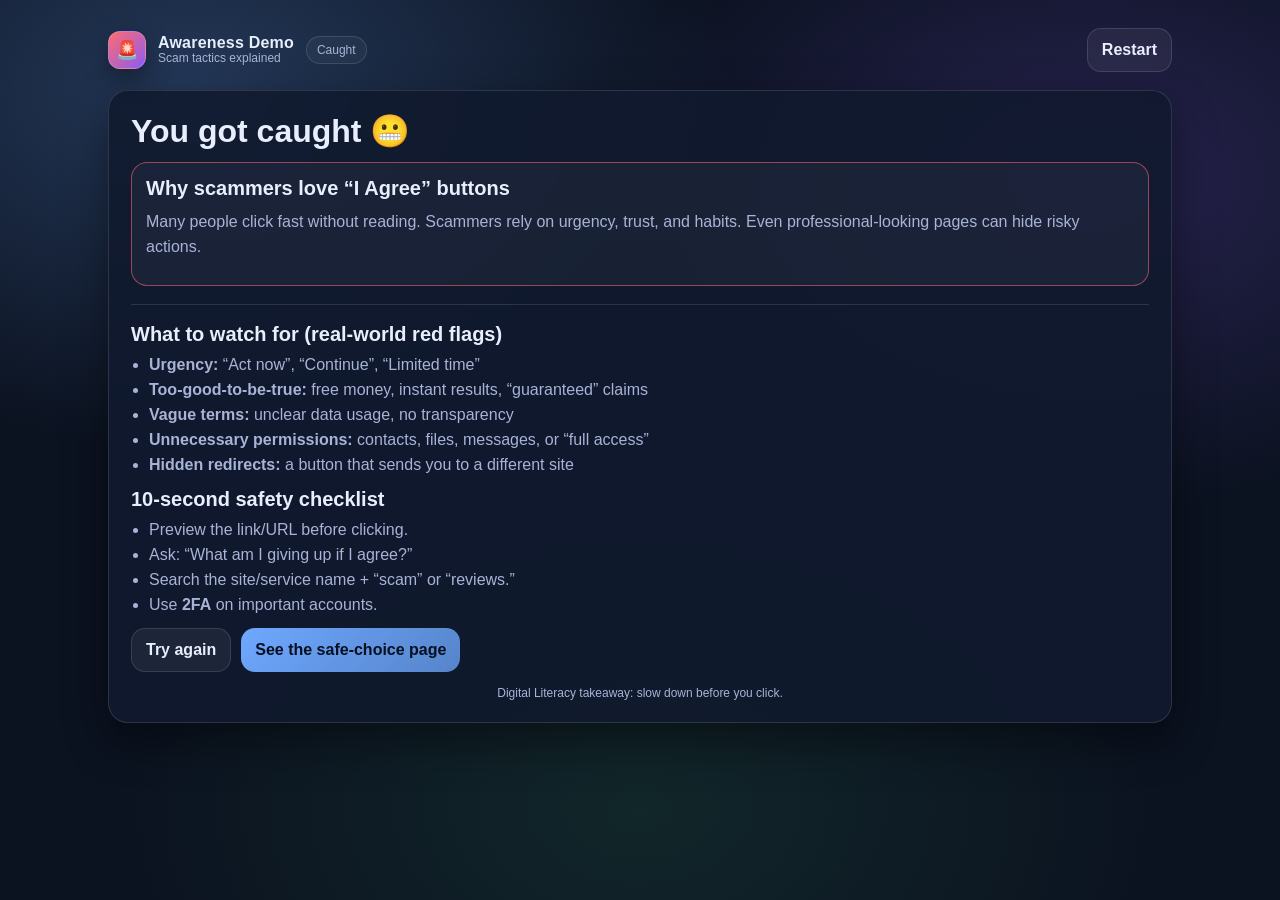
==== caught.html @ 305cf077 "Add files via upload" ====
<!doctype html>
<html>
<head>
<title>SolveSmart AI</title>

<link rel="stylesheet" href="/styles.css?v=2">

</head>
<body>
  <div class="container">

    <div class="nav">
      <div class="brand">
        <div class="logoMark" aria-hidden="true" style="background:linear-gradient(135deg, rgba(255,107,107,1), rgba(139,92,246,1));">
          <span style="font-size:18px;">🚨</span>
        </div>
        <div class="brandText">
          <div class="name">Awareness Demo</div>
          <div class="tag">Scam tactics explained</div>
        </div>
        <span class="badge">Caught</span>
      </div>

      <a class="btn btnGhost" href="index.html">Restart</a>
    </div>

    <div class="card cardPad">
      <h1 style="font-size:32px;">You got caught 😬</h1>

      <div class="callout danger" style="margin-top:12px;">
        <h2>Why scammers love “I Agree” buttons</h2>
        <p>
          Many people click fast without reading. Scammers rely on urgency, trust, and habits.
          Even professional-looking pages can hide risky actions.
        </p>
      </div>

      <hr />

      <h2>What to watch for (real-world red flags)</h2>
      <ul class="list">
        <li><b>Urgency:</b> “Act now”, “Continue”, “Limited time”</li>
        <li><b>Too-good-to-be-true:</b> free money, instant results, “guaranteed” claims</li>
        <li><b>Vague terms:</b> unclear data usage, no transparency</li>
        <li><b>Unnecessary permissions:</b> contacts, files, messages, or “full access”</li>
        <li><b>Hidden redirects:</b> a button that sends you to a different site</li>
      </ul>

      <h2 style="margin-top:14px;">10-second safety checklist</h2>
      <ul class="list">
        <li>Preview the link/URL before clicking.</li>
        <li>Ask: “What am I giving up if I agree?”</li>
        <li>Search the site/service name + “scam” or “reviews.”</li>
        <li>Use <b>2FA</b> on important accounts.</li>
      </ul>

      <div class="btnRow">
        <a class="btn btnGhost" href="terms.html">Try again</a>
        <a class="btn btnPrimary" href="safe.html">See the safe-choice page</a>
      </div>

      <div class="footer">Digital Literacy takeaway: slow down before you click.</div>
    </div>

  </div>
</body>
</html>
---- styles.css ----
@charset "UTF-8";

:root{
  --bg:#0b1220;
  --card:#101a2e;
  --card2:#0f1a33;
  --text:#e8eefc;
  --muted:#a8b3d6;
  --accent:#6ea8ff;
  --accent2:#8b5cf6;
  --danger:#ff6b6b;
  --success:#4ade80;
  --border: rgba(255,255,255,0.12);
  --shadow: 0 18px 45px rgba(0,0,0,0.42);
}

*{ box-sizing:border-box; }
html,body{ height:100%; }

body{
  margin:0;
  font-family: -apple-system, BlinkMacSystemFont, "Segoe UI", Inter, Roboto, Arial, sans-serif;
  color: var(--text);
  background:
    radial-gradient(900px 600px at 15% 10%, rgba(110,168,255,0.25), transparent 60%),
    radial-gradient(900px 600px at 85% 20%, rgba(139,92,246,0.22), transparent 55%),
    radial-gradient(900px 600px at 50% 90%, rgba(74,222,128,0.10), transparent 60%),
    var(--bg);
}

/* Make links consistent */
a{ color:inherit; text-decoration:none; }
a:hover{ text-decoration:underline; }

/* Helpful wrapper */
.container{
  max-width: 1100px;
  margin: 0 auto;
  padding: 28px 18px 44px;
}

/* Top nav */
.nav{
  display:flex;
  align-items:center;
  justify-content:space-between;
  gap:16px;
  margin-bottom: 18px;
}

.brand{
  display:flex;
  align-items:center;
  gap:12px;
}

.logoMark{
  width:38px;
  height:38px;
  border-radius:12px;
  background: linear-gradient(135deg, rgba(110,168,255,1), rgba(139,92,246,1));
  display:flex;
  align-items:center;
  justify-content:center;
  box-shadow: 0 10px 25px rgba(0,0,0,0.35);
  border: 1px solid rgba(255,255,255,0.18);
}

.brandText{
  display:flex;
  flex-direction:column;
  line-height:1.05;
}
.brandText .name{
  font-weight:800;
  letter-spacing:0.2px;
}
.brandText .tag{
  font-size:12px;
  color: var(--muted);
}

.badge{
  font-size:12px;
  padding:6px 10px;
  border:1px solid var(--border);
  border-radius:999px;
  color: var(--muted);
  background: rgba(255,255,255,0.04);
}

/* Cards */
.card{
  background: rgba(16,26,46,0.88);
  border:1px solid var(--border);
  border-radius:20px;
  box-shadow: var(--shadow);
}

.cardPad{ padding: 22px; }

.grid{
  display:grid;
  grid-template-columns: 1.15fr 0.85fr;
  gap:16px;
}

@media (max-width: 920px){
  .grid{ grid-template-columns:1fr; }
}

h1{ margin:0 0 10px; font-size: 36px; line-height:1.15; }
h2{ margin:0 0 10px; font-size: 20px; }
p{ margin: 0 0 12px; color: var(--muted); line-height:1.55; }

hr{
  border:none;
  border-top:1px solid var(--border);
  margin: 18px 0;
}

.kpis{
  display:grid;
  grid-template-columns: repeat(2, minmax(0,1fr));
  gap:12px;
  margin-top: 12px;
}

.kpi{
  padding: 14px;
  border:1px solid var(--border);
  border-radius:16px;
  background: rgba(255,255,255,0.03);
}

.kpi .big{ font-size:22px; font-weight:900; color: var(--text); }
.kpi .small{ font-size:12px; color: var(--muted); }

.callout{
  padding: 14px;
  border-radius: 16px;
  border: 1px solid var(--border);
  background: rgba(255,255,255,0.04);
}

.callout.danger{ border-color: rgba(255,107,107,0.55); }
.callout.success{ border-color: rgba(74,222,128,0.55); }

.list{
  margin: 10px 0 0;
  padding-left: 18px;
  color: var(--muted);
}
.list li{ margin: 7px 0; }

.smallNote{
  font-size: 12px;
  color: var(--muted);
}

/* Buttons */
.btnRow{ display:flex; flex-wrap:wrap; gap:10px; margin-top: 14px; }
.btn{
  appearance:none;
  border:none;
  cursor:pointer;
  font-weight:800;
  border-radius:14px;
  padding: 12px 14px;
  text-decoration:none;
  display:inline-flex;
  align-items:center;
  justify-content:center;
  gap:10px;
  transition: transform 0.06s ease, filter 0.15s ease;
}
.btn:active{ transform: translateY(1px); }

.btnPrimary{
  background: linear-gradient(135deg, rgba(110,168,255,1), rgba(110,168,255,0.75));
  color:#061022;
}
.btnGhost{
  background: rgba(255,255,255,0.06);
  color: var(--text);
  border: 1px solid var(--border);
}
.btnDanger{
  background: linear-gradient(135deg, rgba(255,107,107,1), rgba(255,107,107,0.76));
  color:#200707;
}
.btnSuccess{
  background: linear-gradient(135deg, rgba(74,222,128,1), rgba(74,222,128,0.78));
  color:#052011;
}
.btn:hover{ filter: brightness(1.05); }

/* Fake solver UI */
.solverBox{
  background: rgba(255,255,255,0.03);
  border: 1px solid var(--border);
  border-radius: 18px;
  padding: 14px;
}

.fakeTabs{
  display:flex;
  gap:8px;
  flex-wrap:wrap;
  margin-bottom: 12px;
}

.tab{
  font-size:12px;
  padding:8px 10px;
  border-radius:999px;
  border: 1px solid var(--border);
  color: var(--muted);
  background: rgba(255,255,255,0.03);
}

.tab.active{
  color: var(--text);
  border-color: rgba(110,168,255,0.55);
  background: rgba(110,168,255,0.10);
}

.fakeInput{
  width:100%;
  padding: 12px 14px;
  border-radius:14px;
  border:1px solid var(--border);
  background: rgba(255,255,255,0.04);
  color: var(--text);
  outline:none;
  font-size: 15px;
}

.row2{
  display:grid;
  grid-template-columns: 1fr 1fr;
  gap:10px;
  margin-top: 10px;
}
@media (max-width: 520px){
  .row2{ grid-template-columns:1fr; }
}

.select{
  width:100%;
  padding: 12px 14px;
  border-radius:14px;
  border:1px solid var(--border);
  background: rgba(255,255,255,0.04);
  color: var(--text);
  outline:none;
  /* helps on Safari/macOS */
  -webkit-appearance: none;
  appearance: none;
}

/* Right illustration */
.illus{
  border-radius: 18px;
  border: 1px solid var(--border);
  background: linear-gradient(180deg, rgba(255,255,255,0.04), rgba(255,255,255,0.02));
  padding: 14px;
  overflow:hidden;
}

.illusTitle{
  display:flex;
  align-items:center;
  justify-content:space-between;
  gap:10px;
  margin-bottom: 10px;
}

/* Prevent SVG overflow weirdness */
svg{ max-width:100%; height:auto; display:block; }

.footer{
  margin-top: 14px;
  font-size: 12px;
  color: var(--muted);
  text-align:center;
}
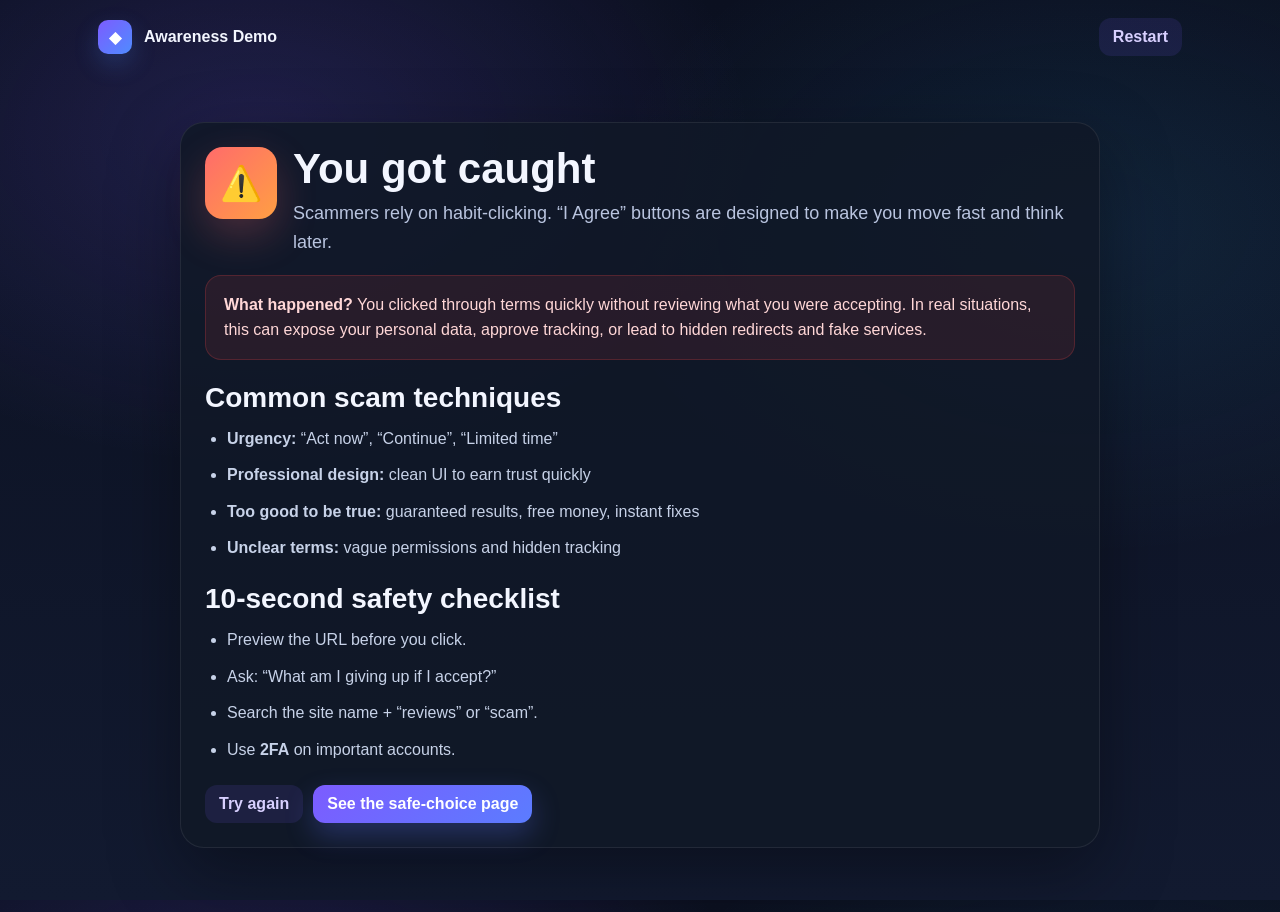
==== commit 78cba3b7: "Update caught.html" ====
--- a/caught.html
+++ b/caught.html
@@ -1,67 +1,69 @@
-<!doctype html>
-<html>
+<!DOCTYPE html>
+<html lang="en">
 <head>
-<title>SolveSmart AI</title>
-
-<link rel="stylesheet" href="/styles.css?v=2">
-
+  <meta charset="UTF-8" />
+  <meta name="viewport" content="width=device-width, initial-scale=1.0" />
+  <title>You Got Caught — SolveSmart AI</title>
+  <link rel="stylesheet" href="styles.css?v=130" />
 </head>
 <body>
-  <div class="container">
 
-    <div class="nav">
-      <div class="brand">
-        <div class="logoMark" aria-hidden="true" style="background:linear-gradient(135deg, rgba(255,107,107,1), rgba(139,92,246,1));">
-          <span style="font-size:18px;">🚨</span>
+  <header class="nav">
+    <div class="brand">
+      <div class="logoMark">◆</div>
+      <div class="brandText">
+        <span class="name">Awareness Demo</span>
+      </div>
+    </div>
+
+    <div class="navActions">
+      <a href="index.html" class="btn btnGhost">Restart</a>
+    </div>
+  </header>
+
+  <main class="wrap">
+    <section class="resultCard dangerResultCard">
+      <div class="resultHero">
+        <div class="resultIcon dangerIcon">⚠️</div>
+        <div>
+          <h1 class="resultTitle">You got caught</h1>
+          <p class="resultSubtitle">
+            Scammers rely on habit-clicking. “I Agree” buttons are designed to make you move fast and think later.
+          </p>
         </div>
-        <div class="brandText">
-          <div class="name">Awareness Demo</div>
-          <div class="tag">Scam tactics explained</div>
-        </div>
-        <span class="badge">Caught</span>
       </div>
 
-      <a class="btn btnGhost" href="index.html">Restart</a>
-    </div>
-
-    <div class="card cardPad">
-      <h1 style="font-size:32px;">You got caught 😬</h1>
-
-      <div class="callout danger" style="margin-top:12px;">
-        <h2>Why scammers love “I Agree” buttons</h2>
-        <p>
-          Many people click fast without reading. Scammers rely on urgency, trust, and habits.
-          Even professional-looking pages can hide risky actions.
-        </p>
+      <div class="resultAlert dangerAlert">
+        <strong>What happened?</strong>
+        You clicked through terms quickly without reviewing what you were accepting. In real situations, this can expose your personal data, approve tracking, or lead to hidden redirects and fake services.
       </div>
 
-      <hr />
-
-      <h2>What to watch for (real-world red flags)</h2>
-      <ul class="list">
-        <li><b>Urgency:</b> “Act now”, “Continue”, “Limited time”</li>
-        <li><b>Too-good-to-be-true:</b> free money, instant results, “guaranteed” claims</li>
-        <li><b>Vague terms:</b> unclear data usage, no transparency</li>
-        <li><b>Unnecessary permissions:</b> contacts, files, messages, or “full access”</li>
-        <li><b>Hidden redirects:</b> a button that sends you to a different site</li>
-      </ul>
-
-      <h2 style="margin-top:14px;">10-second safety checklist</h2>
-      <ul class="list">
-        <li>Preview the link/URL before clicking.</li>
-        <li>Ask: “What am I giving up if I agree?”</li>
-        <li>Search the site/service name + “scam” or “reviews.”</li>
-        <li>Use <b>2FA</b> on important accounts.</li>
-      </ul>
-
-      <div class="btnRow">
-        <a class="btn btnGhost" href="terms.html">Try again</a>
-        <a class="btn btnPrimary" href="safe.html">See the safe-choice page</a>
+      <div class="resultSection">
+        <h2>Common scam techniques</h2>
+        <ul class="resultList">
+          <li><strong>Urgency:</strong> “Act now”, “Continue”, “Limited time”</li>
+          <li><strong>Professional design:</strong> clean UI to earn trust quickly</li>
+          <li><strong>Too good to be true:</strong> guaranteed results, free money, instant fixes</li>
+          <li><strong>Unclear terms:</strong> vague permissions and hidden tracking</li>
+        </ul>
       </div>
 
-      <div class="footer">Digital Literacy takeaway: slow down before you click.</div>
-    </div>
+      <div class="resultSection">
+        <h2>10-second safety checklist</h2>
+        <ul class="resultList">
+          <li>Preview the URL before you click.</li>
+          <li>Ask: “What am I giving up if I accept?”</li>
+          <li>Search the site name + “reviews” or “scam”.</li>
+          <li>Use <strong>2FA</strong> on important accounts.</li>
+        </ul>
+      </div>
 
-  </div>
+      <div class="rowBtns">
+        <a href="index.html" class="btn btnGhost">Try again</a>
+        <a href="safe.html" class="btn btnPrimary">See the safe-choice page</a>
+      </div>
+    </section>
+  </main>
+
 </body>
-</html>+</html>
--- a/styles.css
+++ b/styles.css
@@ -1,287 +1,953 @@
 @charset "UTF-8";
 
 :root{
-  --bg:#0b1220;
-  --card:#101a2e;
-  --card2:#0f1a33;
-  --text:#e8eefc;
-  --muted:#a8b3d6;
-  --accent:#6ea8ff;
-  --accent2:#8b5cf6;
-  --danger:#ff6b6b;
-  --success:#4ade80;
-  --border: rgba(255,255,255,0.12);
-  --shadow: 0 18px 45px rgba(0,0,0,0.42);
-}
-
-*{ box-sizing:border-box; }
-html,body{ height:100%; }
+  --bg1:#0b1020;
+  --bg2:#121a30;
+  --text:#f3f6ff;
+  --muted:#a9b4d0;
+  --card:#111827;
+  --cardText:#eef2ff;
+  --cardMuted:#b6c2df;
+  --blue:#7c5cff;
+  --blue2:#6948ff;
+  --line: rgba(255,255,255,0.10);
+  --shadow: 0 18px 60px rgba(0,0,0,0.28);
+  --shadow2: 0 14px 46px rgba(0,0,0,0.34);
+  --radius: 22px;
+}
+*{
+  box-sizing:border-box;
+}
+
+html,
+body{
+  height:100%;
+}
 
 body{
   margin:0;
-  font-family: -apple-system, BlinkMacSystemFont, "Segoe UI", Inter, Roboto, Arial, sans-serif;
-  color: var(--text);
+  font-family:-apple-system,BlinkMacSystemFont,"Segoe UI",Inter,Roboto,Arial,sans-serif;
+  color:var(--text);
   background:
-    radial-gradient(900px 600px at 15% 10%, rgba(110,168,255,0.25), transparent 60%),
-    radial-gradient(900px 600px at 85% 20%, rgba(139,92,246,0.22), transparent 55%),
-    radial-gradient(900px 600px at 50% 90%, rgba(74,222,128,0.10), transparent 60%),
-    var(--bg);
-}
-
-/* Make links consistent */
-a{ color:inherit; text-decoration:none; }
-a:hover{ text-decoration:underline; }
-
-/* Helpful wrapper */
-.container{
-  max-width: 1100px;
-  margin: 0 auto;
-  padding: 28px 18px 44px;
-}
-
-/* Top nav */
+    radial-gradient(900px 600px at 20% 15%, rgba(124,92,255,0.18), transparent 55%),
+    radial-gradient(900px 600px at 85% 25%, rgba(56,189,248,0.10), transparent 55%),
+    linear-gradient(180deg, var(--bg1), var(--bg2));
+}
+
+a{
+  color:inherit;
+  text-decoration:none;
+}
+
+.wrap{
+  max-width:1120px;
+  margin:0 auto;
+  padding:26px 18px 64px;
+}
+
+/* NAVBAR */
 .nav{
+  max-width:1120px;
+  margin:0 auto;
+  padding:18px 18px;
   display:flex;
   align-items:center;
   justify-content:space-between;
   gap:16px;
-  margin-bottom: 18px;
 }
 
 .brand{
   display:flex;
   align-items:center;
   gap:12px;
+  font-weight:900;
 }
 
 .logoMark{
+  width:34px;
+  height:34px;
+  border-radius:10px;
+  background:linear-gradient(135deg,#7c5cff,#4f8cff);
+  box-shadow:0 10px 25px rgba(79,140,255,0.22);
+  flex-shrink:0;
+  display:flex;
+  align-items:center;
+  justify-content:center;
+  color:white;
+  font-size:16px;
+  font-weight:900;
+}
+
+.brandText .name{
+  font-weight:800;
+  font-size:16px;
+}
+
+.navLinks{
+  display:flex;
+  align-items:center;
+  gap:18px;
+  color:#c2cae0;
+  font-weight:700;
+}
+
+.navActions{
+  display:flex;
+  align-items:center;
+  gap:10px;
+}
+
+/* HERO */
+.hero{
+  text-align:center;
+  margin-top:18px;
+}
+
+.hero h1{
+  margin:0;
+  font-size:48px;
+  line-height:1.08;
+  letter-spacing:-0.9px;
+}
+
+.hero p{
+  margin:14px auto 0;
+  max-width:760px;
+  color:var(--muted);
+  font-size:16px;
+  line-height:1.55;
+}
+
+/* SOLVER */
+.solver{
+  margin:30px auto 0;
+  max-width:900px;
+  background:
+    linear-gradient(180deg, rgba(19,27,49,0.96), rgba(10,15,28,0.98));
+  border-radius:var(--radius);
+  box-shadow:var(--shadow2);
+  padding:18px;
+  border:1px solid rgba(255,255,255,0.08);
+}
+
+.solverTop{
+  display:flex;
+  align-items:center;
+  gap:12px;
+  flex-wrap:wrap;
+  margin-bottom:12px;
+}
+
+.pill{
+  background:rgba(255,255,255,0.08);
+  border:1px solid rgba(255,255,255,0.10);
+  color:var(--cardText);
+  border-radius:12px;
+  padding:10px 12px;
+  font-weight:900;
+  display:inline-flex;
+  align-items:center;
+}
+
+.selectMenu{
+  background: rgba(255,255,255,0.06);
+  border: 1px solid rgba(255,255,255,0.10);
+  color: var(--cardText);
+  border-radius: 12px;
+  padding: 10px 38px 10px 12px;
+  font-weight: 900;
+  font-size: 15px;
+  appearance: none;
+  -webkit-appearance: none;
+  -moz-appearance: none;
+  cursor: pointer;
+  outline: none;
+  min-width: 150px;
+  background-image:
+    linear-gradient(45deg, transparent 50%, rgba(255,255,255,0.75) 50%),
+    linear-gradient(135deg, rgba(255,255,255,0.75) 50%, transparent 50%);
+  background-position:
+    calc(100% - 18px) calc(50% - 2px),
+    calc(100% - 12px) calc(50% - 2px);
+  background-size: 6px 6px, 6px 6px;
+  background-repeat: no-repeat;
+}
+
+.selectMenu:hover{
+  filter: brightness(1.06);
+}
+
+.selectMenu option{
+  color:#111827;
+  background:white;
+}
+
+.solverArea{
+  background:rgba(255,255,255,0.04);
+  border:1px solid rgba(255,255,255,0.08);
+  border-radius:18px;
+  padding:14px;
+}
+
+.input{
+  width:100%;
+  min-height:120px;
+  resize:none;
+  border:none;
+  outline:none;
+  border-radius:14px;
+  padding:14px;
+  font-size:15px;
+  background:rgba(255,255,255,0.03);
+  color:var(--cardText);
+}
+
+.input::placeholder{
+  color:rgba(229,231,235,0.60);
+}
+
+.toolsRow{
+  display:flex;
+  align-items:center;
+  justify-content:space-between;
+  gap:12px;
+  margin-top:12px;
+  flex-wrap:wrap;
+}
+
+.toolGroup{
+  display:flex;
+  gap:10px;
+  flex-wrap:wrap;
+}
+
+.toolBtn{
+  background:rgba(255,255,255,0.06);
+  border:1px solid rgba(255,255,255,0.10);
+  color:var(--cardText);
+  border-radius:12px;
+  padding:10px 12px;
+  font-weight:900;
+  cursor:pointer;
+}
+
+.toolBtn:hover{
+  filter:brightness(1.06);
+}
+
+.meta{
+  color:#e7ecff;
+  font-size:13px;
+  display:flex;
+  align-items:center;
+  gap:6px;
+}
+
+.progress{
+  height:6px;
+  width:140px;
+  border-radius:999px;
+  background:rgba(255,255,255,0.14);
+  overflow:hidden;
+  border:1px solid rgba(255,255,255,0.08);
+  margin-right:6px;
+}
+
+.progress > div{
+  height:100%;
+  width:0%;
+  border-radius:999px;
+  background:linear-gradient(90deg,#7c5cff,#38bdf8);
+  transition:width 0.25s ease;
+}
+.ctaRow{
+  display:flex;
+  justify-content:flex-end;
+  margin-top:12px;
+}
+
+.cta{
+  padding:12px 16px;
+  border-radius:14px;
+  background:linear-gradient(135deg,#7c5cff,#5b7cff);
+  color:white;
+  font-weight:900;
+  border:none;
+  cursor:pointer;
+  box-shadow:0 12px 28px rgba(92,116,255,0.28);
+}
+
+.cta:hover{
+  background:linear-gradient(135deg,#6948ff,#4f6fff);
+}
+
+/* BUTTONS */
+.btn{
+  border:none;
+  border-radius:12px;
+  padding:10px 14px;
+  font-weight:900;
+  cursor:pointer;
+  display:inline-flex;
+  align-items:center;
+  justify-content:center;
+  gap:8px;
+}
+
+.btnGhost{
+  background:rgba(124,92,255,0.12);
+  color:#d8d0ff;
+}
+
+.btnPrimary{
+  background:linear-gradient(135deg,#7c5cff,#5b7cff);
+  color:white;
+  box-shadow:0 12px 28px rgba(92,116,255,0.28);
+}
+
+.btnPrimary:hover{
+  background:linear-gradient(135deg,#6948ff,#4f6fff);
+}
+
+/* PAGE CARD */
+.pageCard{
+  max-width:900px;
+  margin:22px auto 0;
+  background:white;
+  border:1px solid var(--line);
+  border-radius:18px;
+  box-shadow:var(--shadow);
+  padding:22px;
+}
+
+.pageTitle{
+  margin:0 0 8px;
+  font-size:30px;
+  letter-spacing:-0.6px;
+}
+
+.pageSub{
+  margin:0 0 14px;
+  color:var(--muted);
+  line-height:1.6;
+}
+
+.hr{
+  height:1px;
+  background:var(--line);
+  border:0;
+  margin:16px 0;
+}
+
+.list{
+  margin:10px 0 0;
+  padding-left:18px;
+  color:var(--muted);
+}
+
+.list li{
+  margin:7px 0;
+  line-height:1.55;
+}
+
+.callout{
+  padding:14px;
+  border-radius:14px;
+  border:1px solid var(--line);
+  background:rgba(37,99,235,0.06);
+}
+
+.callout.red{
+  background:rgba(239,68,68,0.08);
+  border-color:rgba(239,68,68,0.20);
+}
+
+.callout.green{
+  background:rgba(34,197,94,0.10);
+  border-color:rgba(34,197,94,0.22);
+}
+
+.rowBtns{
+  display:flex;
+  flex-wrap:wrap;
+  gap:10px;
+  margin-top:14px;
+}
+
+.small{
+  font-size:12px;
+  color:var(--muted);
+  margin-top:12px;
+}
+
+/* MODAL */
+body.modalOpen{
+  overflow:hidden;
+}
+
+.modalOverlay{
+  position:fixed;
+  inset:0;
+  background:rgba(15,23,42,0.55);
+  backdrop-filter:blur(6px);
+  -webkit-backdrop-filter:blur(6px);
+  display:none;
+  align-items:center;
+  justify-content:center;
+  padding:20px;
+  z-index:999;
+}
+
+.modalOverlay.show{
+  display:flex;
+}
+
+.modalBox{
+  width:100%;
+  max-width:760px;
+  background:#111827;
+  color:#f3f6ff;
+  border-radius:24px;
+  box-shadow:0 24px 70px rgba(0,0,0,0.36);
+  border:1px solid rgba(255,255,255,0.08);
+  padding:24px;
+  animation:modalPop 0.22s ease;
+}
+
+@keyframes modalPop{
+  from{
+    opacity:0;
+    transform:scale(0.96) translateY(8px);
+  }
+  to{
+    opacity:1;
+    transform:scale(1) translateY(0);
+  }
+}
+
+.modalHeader{
+  display:flex;
+  align-items:flex-start;
+  gap:14px;
+  margin-bottom:14px;
+}
+
+.modalIcon{
+  width:58px;
+  height:58px;
+  border-radius:16px;
+  background:linear-gradient(135deg,#2563eb,#6366f1);
+  color:white;
+  display:flex;
+  align-items:center;
+  justify-content:center;
+  font-size:28px;
+  box-shadow:0 10px 24px rgba(37,99,235,0.25);
+  flex-shrink:0;
+}
+
+.modalTitle{
+  margin:0 0 4px;
+  font-size:28px;
+  letter-spacing:-0.5px;
+}
+
+.modalSub{
+  margin:0;
+  color:#a9b4d0;
+  line-height:1.5;
+}
+
+.modalCallout{
+  background:rgba(124,92,255,0.10);
+  border:1px solid rgba(124,92,255,0.20);
+  border-radius:14px;
+  padding:14px;
+  color:#eef2ff;
+  line-height:1.55;
+  margin-bottom:16px;
+}
+
+.modalGrid{
+  display:grid;
+  grid-template-columns:1fr 1fr;
+  gap:14px;
+  margin-bottom:16px;
+}
+
+.miniCard{
+  border:1px solid rgba(255,255,255,0.88);
+  border-radius:16px;
+  padding:16px;
+  background:#182133;
+}
+
+.miniIcon{
+  font-size:24px;
+  margin-bottom:8px;
+}
+
+.miniCard h3{
+  margin:0 0 8px;
+  font-size:18px;
+}
+
+.miniCard p{
+  margin:0;
+  color:#a9b4d0;
+  line-height:1.55;
+}
+
+.termsListBox{
+  border:1px solid rgba(255,255,255,0.08);
+  border-radius:16px;
+  padding:16px;
+  background:#182133;
+}
+
+.termsListBox h3{
+  margin:0 0 10px;
+  font-size:18px;
+}
+
+.termsListBox ul{
+  margin:0;
+  padding-left:18px;
+  color:#a9b4d0;
+}
+
+.termsListBox li{
+  margin:7px 0;
+  line-height:1.55;
+}
+
+.modalActions{
+  display:flex;
+  flex-wrap:wrap;
+  gap:10px;
+  margin-top:18px;
+}
+
+/* RESPONSIVE */
+@media (max-width:820px){
+  .navLinks{
+    display:none;
+  }
+}
+
+@media (max-width:700px){
+  .modalGrid{
+    grid-template-columns:1fr;
+  }
+
+  .modalBox{
+    padding:18px;
+  }
+
+  .modalTitle{
+    font-size:24px;
+  }
+
+  .hero h1{
+    font-size:36px;
+  }
+
+  .progress{
+    width:180px;
+  }
+}
+.termsModalLarge{
+  max-width: 760px;
+  max-height: 88vh;
+  display: flex;
+  flex-direction: column;
+}
+
+.termsMetaRow{
+  display:flex;
+  align-items:center;
+  gap:10px;
+  flex-wrap:wrap;
+  margin: 0 0 14px;
+}
+
+.termsBadge{
+  display:inline-flex;
+  align-items:center;
+  padding:6px 10px;
+  border-radius:999px;
+  background:rgba(124,92,255,0.14);
+  color:#ddd6ff;
+  font-size:12px;
+  font-weight:700;
+  border:1px solid rgba(124,92,255,0.18);
+}
+
+.termsBadge.subtle{
+  background:rgba(255,255,255,0.06);
+  color:#cfd7ef;
+  border:1px solid rgba(255,255,255,0.08);
+}
+
+.termsScrollBox{
+  flex:1;
+  min-height:0;
+  max-height:52vh;
+  overflow-y:auto;
+  border:1px solid rgba(255,255,255,0.08);
+  border-radius:18px;
+  background:#182133;
+  padding:18px;
+  margin-bottom:18px;
+}
+
+.termsContent h3{
+  margin:0 0 8px;
+  font-size:22px;
+  color:#f3f6ff;
+}
+
+.termsContent h4{
+  margin:18px 0 8px;
+  font-size:16px;
+  color:#f3f6ff;
+}
+
+.termsContent p{
+  margin:0 0 12px;
+  color:#b9c4df;
+  line-height:1.65;
+}
+
+.termsContent ul{
+  margin:0 0 14px;
+  padding-left:20px;
+  color:#b9c4df;
+}
+
+.termsContent li{
+  margin:7px 0;
+  line-height:1.6;
+}
+
+.termsScrollBox::-webkit-scrollbar{
+  width:10px;
+}
+
+.termsScrollBox::-webkit-scrollbar-track{
+  background:rgba(255,255,255,0.04);
+  border-radius:999px;
+}
+
+.termsScrollBox::-webkit-scrollbar-thumb{
+  background:rgba(124,92,255,0.35);
+  border-radius:999px;
+}
+
+@media (max-width:700px){
+  .termsModalLarge{
+    max-height:92vh;
+  }
+
+  .termsScrollBox{
+    max-height:50vh;
+    padding:14px;
+  }
+
+  .termsContent h3{
+    font-size:20px;
+  }
+
+  .termsContent h4{
+    font-size:15px;
+  }
+}
+
+
+.termsModalLarge{
+  max-width: 760px;
+  max-height: 88vh;
+  display: flex;
+  flex-direction: column;
+  position: relative;
+}
+
+.modalCloseBtn{
+  position:absolute;
+  top:14px;
+  right:14px;
   width:38px;
   height:38px;
-  border-radius:12px;
-  background: linear-gradient(135deg, rgba(110,168,255,1), rgba(139,92,246,1));
+  border:none;
+  border-radius:10px;
+  background:rgba(255,255,255,0.06);
+  color:#eef2ff;
+  font-size:18px;
+  font-weight:700;
+  cursor:pointer;
   display:flex;
   align-items:center;
   justify-content:center;
-  box-shadow: 0 10px 25px rgba(0,0,0,0.35);
-  border: 1px solid rgba(255,255,255,0.18);
-}
-
-.brandText{
-  display:flex;
-  flex-direction:column;
+  border:1px solid rgba(255,255,255,0.08);
+}
+
+.modalCloseBtn:hover{
+  background:rgba(255,255,255,0.10);
+}
+
+.termsMetaRow{
+  display:flex;
+  align-items:center;
+  gap:10px;
+  flex-wrap:wrap;
+  margin: 0 0 14px;
+}
+
+.termsBadge{
+  display:inline-flex;
+  align-items:center;
+  padding:6px 10px;
+  border-radius:999px;
+  background:rgba(124,92,255,0.14);
+  color:#ddd6ff;
+  font-size:12px;
+  font-weight:700;
+  border:1px solid rgba(124,92,255,0.18);
+}
+
+.termsBadge.subtle{
+  background:rgba(255,255,255,0.06);
+  color:#cfd7ef;
+  border:1px solid rgba(255,255,255,0.08);
+}
+
+.termsScrollBox{
+  flex:1;
+  min-height:0;
+  max-height:52vh;
+  overflow-y:auto;
+  border:1px solid rgba(255,255,255,0.08);
+  border-radius:18px;
+  background:#182133;
+  padding:18px;
+}
+
+.termsContent h3{
+  margin:0 0 8px;
+  font-size:22px;
+  color:#f3f6ff;
+}
+
+.termsContent h4{
+  margin:18px 0 8px;
+  font-size:16px;
+  color:#f3f6ff;
+}
+
+.termsContent p{
+  margin:0 0 12px;
+  color:#b9c4df;
+  line-height:1.65;
+}
+
+.termsContent ul{
+  margin:0 0 14px;
+  padding-left:20px;
+  color:#b9c4df;
+}
+
+.termsContent li{
+  margin:7px 0;
+  line-height:1.6;
+}
+
+.termsScrollBox::-webkit-scrollbar{
+  width:10px;
+}
+
+.termsScrollBox::-webkit-scrollbar-track{
+  background:rgba(255,255,255,0.04);
+  border-radius:999px;
+}
+
+.termsScrollBox::-webkit-scrollbar-thumb{
+  background:rgba(124,92,255,0.35);
+  border-radius:999px;
+}
+
+@media (max-width:700px){
+  .termsModalLarge{
+    max-height:92vh;
+  }
+
+  .termsScrollBox{
+    max-height:50vh;
+    padding:14px;
+  }
+
+  .termsContent h3{
+    font-size:20px;
+  }
+
+  .termsContent h4{
+    font-size:15px;
+  }
+}
+
+
+.startModalBox{
+  max-width: 700px;
+  position: relative;
+}
+
+.caughtCard{
+  max-width: 950px;
+}
+
+.caughtHero{
+  display:flex;
+  align-items:flex-start;
+  gap:18px;
+  margin-bottom:18px;
+}
+
+.caughtIcon{
+  width:72px;
+  height:72px;
+  border-radius:18px;
+  background:linear-gradient(135deg,#ff6b6b,#ff9f43);
+  display:flex;
+  align-items:center;
+  justify-content:center;
+  font-size:34px;
+  flex-shrink:0;
+  box-shadow:0 16px 40px rgba(255,107,107,0.25);
+}
+
+.caughtTitle{
+  margin-bottom:8px;
+}
+
+.caughtSub{
+  max-width:700px;
+}
+
+.caughtGrid{
+  display:grid;
+  grid-template-columns:repeat(2, minmax(0,1fr));
+  gap:16px;
+  margin:20px 0;
+}
+
+.dangerCard{
+  background:rgba(255,255,255,0.04);
+}
+
+.takeawayBox{
+  margin-top:6px;
+}
+
+@media (max-width:700px){
+  .caughtHero{
+    flex-direction:column;
+  }
+
+  .caughtGrid{
+    grid-template-columns:1fr;
+  }
+}
+
+.resultCard{
+  max-width: 920px;
+  margin: 22px auto 0;
+  background: rgba(17,24,39,0.88);
+  border: 1px solid rgba(255,255,255,0.08);
+  border-radius: 24px;
+  box-shadow: 0 24px 70px rgba(0,0,0,0.35);
+  padding: 24px;
+}
+
+.resultHero{
+  display:flex;
+  align-items:flex-start;
+  gap:16px;
+  margin-bottom:18px;
+}
+
+.resultIcon{
+  width:72px;
+  height:72px;
+  border-radius:18px;
+  display:flex;
+  align-items:center;
+  justify-content:center;
+  font-size:34px;
+  flex-shrink:0;
+}
+
+.dangerIcon{
+  background: linear-gradient(135deg,#ff6b6b,#ff9f43);
+  box-shadow: 0 16px 40px rgba(255,107,107,0.24);
+}
+
+.resultTitle{
+  margin:0 0 8px;
+  font-size:42px;
   line-height:1.05;
-}
-.brandText .name{
-  font-weight:800;
-  letter-spacing:0.2px;
-}
-.brandText .tag{
-  font-size:12px;
-  color: var(--muted);
-}
-
-.badge{
-  font-size:12px;
-  padding:6px 10px;
-  border:1px solid var(--border);
-  border-radius:999px;
-  color: var(--muted);
-  background: rgba(255,255,255,0.04);
-}
-
-/* Cards */
-.card{
-  background: rgba(16,26,46,0.88);
-  border:1px solid var(--border);
-  border-radius:20px;
-  box-shadow: var(--shadow);
-}
-
-.cardPad{ padding: 22px; }
-
-.grid{
-  display:grid;
-  grid-template-columns: 1.15fr 0.85fr;
-  gap:16px;
-}
-
-@media (max-width: 920px){
-  .grid{ grid-template-columns:1fr; }
-}
-
-h1{ margin:0 0 10px; font-size: 36px; line-height:1.15; }
-h2{ margin:0 0 10px; font-size: 20px; }
-p{ margin: 0 0 12px; color: var(--muted); line-height:1.55; }
-
-hr{
-  border:none;
-  border-top:1px solid var(--border);
-  margin: 18px 0;
-}
-
-.kpis{
-  display:grid;
-  grid-template-columns: repeat(2, minmax(0,1fr));
-  gap:12px;
-  margin-top: 12px;
-}
-
-.kpi{
-  padding: 14px;
-  border:1px solid var(--border);
+  color:#f3f6ff;
+}
+
+.resultSubtitle{
+  margin:0;
+  color:#b9c4df;
+  line-height:1.6;
+  font-size:18px;
+}
+
+.resultAlert{
   border-radius:16px;
-  background: rgba(255,255,255,0.03);
-}
-
-.kpi .big{ font-size:22px; font-weight:900; color: var(--text); }
-.kpi .small{ font-size:12px; color: var(--muted); }
-
-.callout{
-  padding: 14px;
-  border-radius: 16px;
-  border: 1px solid var(--border);
-  background: rgba(255,255,255,0.04);
-}
-
-.callout.danger{ border-color: rgba(255,107,107,0.55); }
-.callout.success{ border-color: rgba(74,222,128,0.55); }
-
-.list{
-  margin: 10px 0 0;
-  padding-left: 18px;
-  color: var(--muted);
-}
-.list li{ margin: 7px 0; }
-
-.smallNote{
-  font-size: 12px;
-  color: var(--muted);
-}
-
-/* Buttons */
-.btnRow{ display:flex; flex-wrap:wrap; gap:10px; margin-top: 14px; }
-.btn{
-  appearance:none;
-  border:none;
-  cursor:pointer;
-  font-weight:800;
-  border-radius:14px;
-  padding: 12px 14px;
-  text-decoration:none;
-  display:inline-flex;
-  align-items:center;
-  justify-content:center;
-  gap:10px;
-  transition: transform 0.06s ease, filter 0.15s ease;
-}
-.btn:active{ transform: translateY(1px); }
-
-.btnPrimary{
-  background: linear-gradient(135deg, rgba(110,168,255,1), rgba(110,168,255,0.75));
-  color:#061022;
-}
-.btnGhost{
-  background: rgba(255,255,255,0.06);
-  color: var(--text);
-  border: 1px solid var(--border);
-}
-.btnDanger{
-  background: linear-gradient(135deg, rgba(255,107,107,1), rgba(255,107,107,0.76));
-  color:#200707;
-}
-.btnSuccess{
-  background: linear-gradient(135deg, rgba(74,222,128,1), rgba(74,222,128,0.78));
-  color:#052011;
-}
-.btn:hover{ filter: brightness(1.05); }
-
-/* Fake solver UI */
-.solverBox{
-  background: rgba(255,255,255,0.03);
-  border: 1px solid var(--border);
-  border-radius: 18px;
-  padding: 14px;
-}
-
-.fakeTabs{
-  display:flex;
-  gap:8px;
-  flex-wrap:wrap;
-  margin-bottom: 12px;
-}
-
-.tab{
-  font-size:12px;
-  padding:8px 10px;
-  border-radius:999px;
-  border: 1px solid var(--border);
-  color: var(--muted);
-  background: rgba(255,255,255,0.03);
-}
-
-.tab.active{
-  color: var(--text);
-  border-color: rgba(110,168,255,0.55);
-  background: rgba(110,168,255,0.10);
-}
-
-.fakeInput{
-  width:100%;
-  padding: 12px 14px;
-  border-radius:14px;
-  border:1px solid var(--border);
-  background: rgba(255,255,255,0.04);
-  color: var(--text);
-  outline:none;
-  font-size: 15px;
-}
-
-.row2{
-  display:grid;
-  grid-template-columns: 1fr 1fr;
-  gap:10px;
-  margin-top: 10px;
-}
-@media (max-width: 520px){
-  .row2{ grid-template-columns:1fr; }
-}
-
-.select{
-  width:100%;
-  padding: 12px 14px;
-  border-radius:14px;
-  border:1px solid var(--border);
-  background: rgba(255,255,255,0.04);
-  color: var(--text);
-  outline:none;
-  /* helps on Safari/macOS */
-  -webkit-appearance: none;
-  appearance: none;
-}
-
-/* Right illustration */
-.illus{
-  border-radius: 18px;
-  border: 1px solid var(--border);
-  background: linear-gradient(180deg, rgba(255,255,255,0.04), rgba(255,255,255,0.02));
-  padding: 14px;
-  overflow:hidden;
-}
-
-.illusTitle{
-  display:flex;
-  align-items:center;
-  justify-content:space-between;
-  gap:10px;
-  margin-bottom: 10px;
-}
-
-/* Prevent SVG overflow weirdness */
-svg{ max-width:100%; height:auto; display:block; }
-
-.footer{
-  margin-top: 14px;
-  font-size: 12px;
-  color: var(--muted);
-  text-align:center;
-}+  padding:16px 18px;
+  margin-bottom:22px;
+  line-height:1.6;
+}
+
+.dangerAlert{
+  background: rgba(239,68,68,0.10);
+  border:1px solid rgba(239,68,68,0.22);
+  color:#ffd7d7;
+}
+
+.resultSection{
+  margin-bottom:22px;
+}
+
+.resultSection h2{
+  margin:0 0 12px;
+  font-size:28px;
+  color:#f3f6ff;
+}
+
+.resultList{
+  margin:0;
+  padding-left:22px;
+  color:#c7d2e8;
+}
+
+.resultList li{
+  margin:10px 0;
+  line-height:1.65;
+}
+
+@media (max-width:700px){
+  .resultHero{
+    flex-direction:column;
+  }
+
+  .resultTitle{
+    font-size:34px;
+  }
+
+  .resultSection h2{
+    font-size:24px;
+  }
+}
